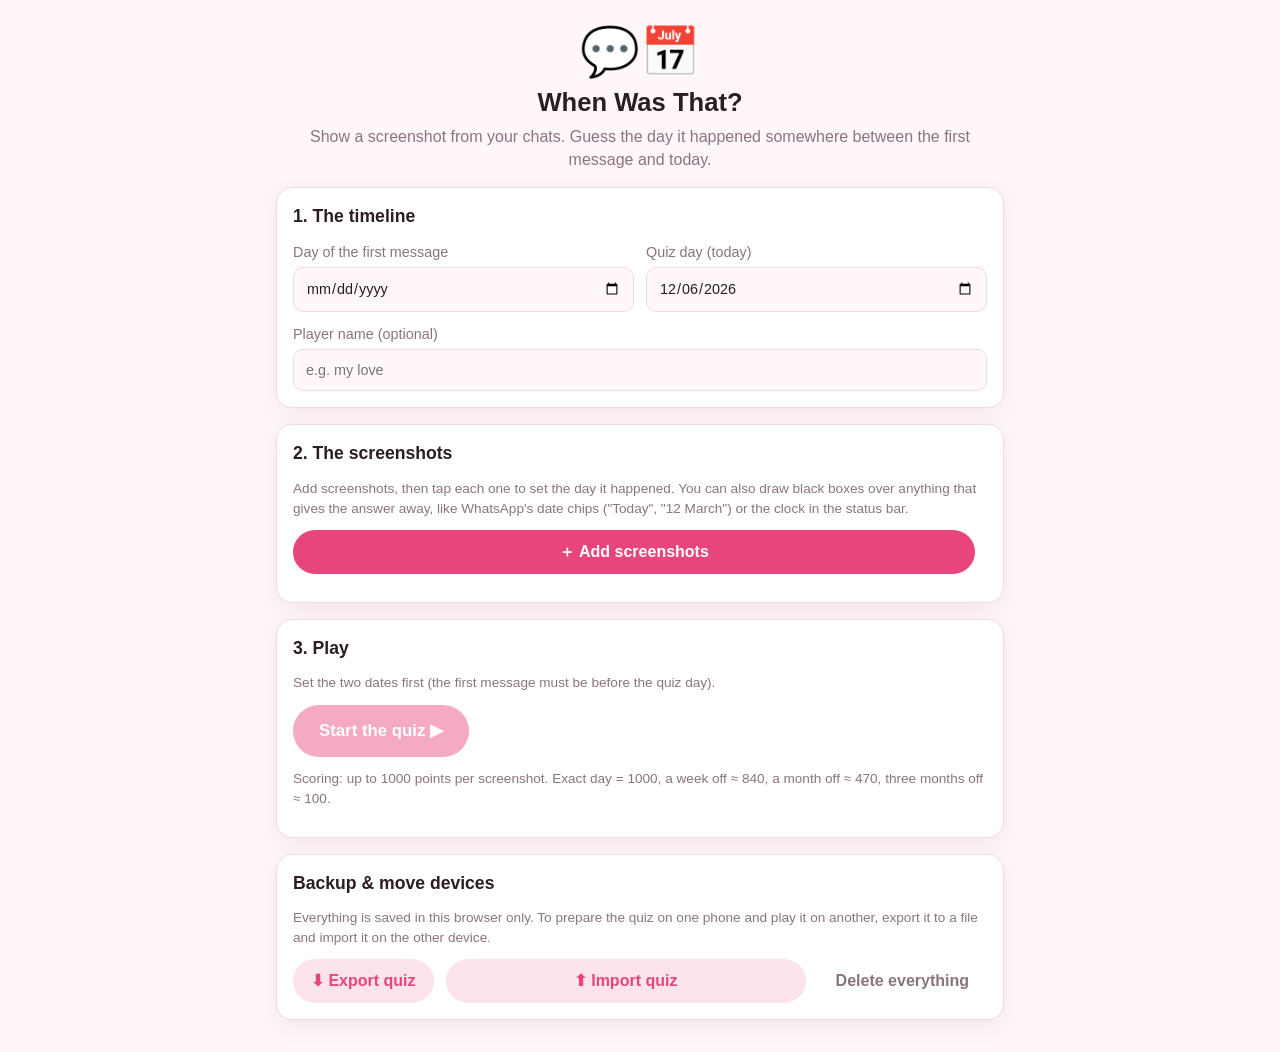
==== chat-timeline-quiz/index.html @ 3d7c6524 "Add 'When Was That?' chat screenshot timeline quiz A single-file web app: load chat screenshots, tag" ====
<!doctype html>
<html lang="en">
<head>
<meta charset="utf-8">
<meta name="viewport" content="width=device-width, initial-scale=1, viewport-fit=cover">
<title>When Was That?</title>
<meta name="theme-color" content="#e8457a">
<style>
  :root {
    --bg: #fff7f9;
    --card: #ffffff;
    --ink: #2b1d23;
    --muted: #8a7480;
    --line: #f0dbe3;
    --accent: #e8457a;
    --accent-ink: #ffffff;
    --accent-soft: #fde3ec;
    --truth: #1fa463;
    --truth-soft: #d9f4e6;
    --warn: #c77700;
    --shadow: 0 6px 24px rgba(120, 30, 70, .08);
  }
  @media (prefers-color-scheme: dark) {
    :root {
      --bg: #1a1216;
      --card: #251a20;
      --ink: #f6e9ef;
      --muted: #b49aa7;
      --line: #3a2a32;
      --accent: #ff6b9a;
      --accent-ink: #1a1216;
      --accent-soft: #42222f;
      --truth: #3fd08a;
      --truth-soft: #18382a;
      --warn: #ffb547;
      --shadow: 0 6px 24px rgba(0, 0, 0, .35);
    }
  }
  * { box-sizing: border-box; }
  html, body { margin: 0; background: var(--bg); color: var(--ink); }
  body {
    font: 16px/1.45 -apple-system, BlinkMacSystemFont, "Segoe UI", Roboto, Helvetica, Arial, sans-serif;
    min-height: 100vh;
    padding: env(safe-area-inset-top) 0 env(safe-area-inset-bottom);
  }
  main { max-width: 760px; margin: 0 auto; padding: 16px; }
  h1 { font-size: 1.6rem; margin: 8px 0 4px; }
  h2 { font-size: 1.1rem; margin: 0 0 12px; }
  p { margin: 0 0 12px; }
  .muted { color: var(--muted); }
  .small { font-size: .85rem; }
  .card {
    background: var(--card); border: 1px solid var(--line); border-radius: 16px;
    padding: 16px; margin: 16px 0; box-shadow: var(--shadow);
  }
  .row { display: flex; gap: 12px; flex-wrap: wrap; align-items: center; }
  .row > label { flex: 1 1 200px; }
  label { display: block; font-size: .9rem; color: var(--muted); }
  input[type=date], input[type=text] {
    display: block; width: 100%; margin-top: 4px; padding: 10px 12px; font: inherit;
    color: var(--ink); background: var(--bg); border: 1px solid var(--line); border-radius: 10px;
  }
  button, .btn {
    font: inherit; font-weight: 600; border: 0; border-radius: 999px; padding: 10px 18px;
    background: var(--accent-soft); color: var(--accent); cursor: pointer;
    display: inline-flex; align-items: center; justify-content: center; gap: 6px;
    -webkit-tap-highlight-color: transparent; user-select: none;
  }
  button.primary, .btn.primary { background: var(--accent); color: var(--accent-ink); }
  button.ghost { background: transparent; color: var(--muted); }
  button:disabled { opacity: .45; cursor: default; }
  button.big { padding: 14px 26px; font-size: 1.05rem; }
  .hidden { display: none !important; }

  /* Screenshot grid */
  .grid { display: grid; grid-template-columns: repeat(auto-fill, minmax(110px, 1fr)); gap: 10px; }
  .thumb {
    position: relative; border-radius: 12px; overflow: hidden; border: 1px solid var(--line);
    background: var(--bg); cursor: pointer; aspect-ratio: 9 / 16; padding: 0;
  }
  .thumb img { width: 100%; height: 100%; object-fit: cover; display: block; }
  .thumb .tag {
    position: absolute; left: 6px; right: 6px; bottom: 6px; font-size: .75rem; font-weight: 600;
    background: rgba(0,0,0,.65); color: #fff; border-radius: 8px; padding: 3px 6px; text-align: center;
  }
  .thumb .tag.bad { background: var(--warn); color: #000; }
  .thumb .covers-badge {
    position: absolute; top: 6px; right: 6px; font-size: .7rem; background: rgba(0,0,0,.65);
    color: #fff; border-radius: 6px; padding: 2px 5px;
  }

  /* Image with covers */
  .shot { position: relative; display: inline-block; max-width: 100%; line-height: 0; }
  .shot img { max-width: 100%; max-height: 58vh; display: block; border-radius: 12px; }
  .cover {
    position: absolute; background: #111; border-radius: 4px;
    background-image: repeating-linear-gradient(45deg, #111 0 8px, #1d1d1d 8px 16px);
  }
  .shot-center { text-align: center; }

  /* Editor */
  .overlay {
    position: fixed; inset: 0; background: var(--bg); z-index: 10; overflow: auto;
    padding: env(safe-area-inset-top) 0 env(safe-area-inset-bottom);
  }
  .editor-canvas { touch-action: none; cursor: crosshair; }
  .editor-canvas img { max-height: 62vh; pointer-events: none; user-select: none; -webkit-user-drag: none; }
  .editor-canvas .cover { cursor: pointer; outline: 2px solid var(--accent); }
  .editor-canvas .cover.drawing { opacity: .6; pointer-events: none; }
  .zoom { position: fixed; inset: 0; z-index: 20; background: rgba(0,0,0,.92); display: flex;
    align-items: center; justify-content: center; padding: 12px; }
  .zoom .shot img { max-height: 92vh; }

  /* Timeline */
  .timeline-wrap { padding: 56px 18px 8px; }
  .track {
    position: relative; height: 44px; touch-action: none; cursor: pointer;
  }
  .track .bar {
    position: absolute; left: 0; right: 0; top: 18px; height: 8px; border-radius: 4px;
    background: linear-gradient(90deg, var(--accent-soft), var(--accent));
  }
  .tick { position: absolute; top: 14px; width: 1px; height: 16px; background: var(--muted); opacity: .5; }
  .tick-label {
    position: absolute; top: 34px; transform: translateX(-50%); font-size: .7rem; color: var(--muted);
    white-space: nowrap; pointer-events: none;
  }
  .pin { position: absolute; top: 0; transform: translateX(-50%); pointer-events: none; }
  .pin .dot {
    width: 26px; height: 26px; border-radius: 50%; margin-top: 9px; border: 3px solid var(--card);
    box-shadow: 0 2px 8px rgba(0,0,0,.25);
  }
  .pin .bubble {
    position: absolute; bottom: 40px; left: 50%; transform: translateX(-50%); white-space: nowrap;
    font-size: .85rem; font-weight: 700; padding: 4px 10px; border-radius: 999px;
    box-shadow: 0 2px 8px rgba(0,0,0,.15);
  }
  .pin.guess .dot { background: var(--accent); }
  .pin.guess .bubble { background: var(--accent); color: var(--accent-ink); }
  .pin.truth .dot { background: var(--truth); }
  .pin.truth .bubble { background: var(--truth); color: #fff; bottom: auto; top: 56px; }
  .timeline-wrap.revealed { padding-bottom: 40px; }
  .pin.mini .dot { width: 14px; height: 14px; margin-top: 15px; border-width: 2px; }
  .gap { position: absolute; top: 19px; height: 6px; background: repeating-linear-gradient(90deg, var(--ink) 0 4px, transparent 4px 8px); opacity: .5; }
  .ends { display: flex; justify-content: space-between; font-size: .8rem; color: var(--muted); margin-top: 22px; padding: 0 2px; }
  .ends b { color: var(--ink); }
  .nudge { display: flex; justify-content: center; gap: 8px; margin-top: 14px; flex-wrap: wrap; }
  .nudge button { padding: 8px 14px; }

  .result-banner { text-align: center; margin-top: 8px; }
  .result-banner .pts { font-size: 2.2rem; font-weight: 800; color: var(--accent); line-height: 1.1; }
  .topbar { display: flex; justify-content: space-between; align-items: center; gap: 8px; }
  .pill { background: var(--accent-soft); color: var(--accent); font-weight: 700; border-radius: 999px; padding: 4px 12px; font-size: .9rem; }

  .summary-list { list-style: none; padding: 0; margin: 0; }
  .summary-list li { display: flex; gap: 12px; align-items: center; padding: 10px 0; border-top: 1px solid var(--line); }
  .summary-list li:first-child { border-top: 0; }
  .summary-list img { width: 48px; height: 72px; object-fit: cover; border-radius: 8px; }
  .summary-list .grow { flex: 1; min-width: 0; }
  .summary-list .score { font-weight: 800; color: var(--accent); }
  .center { text-align: center; }
  .hero { font-size: 3rem; line-height: 1; margin: 12px 0 0; }
  .final-score { font-size: 3rem; font-weight: 800; color: var(--accent); }
</style>
</head>
<body>
<main>

  <!-- ============ SETUP ============ -->
  <section id="setup">
    <div class="center">
      <div class="hero">💬📅</div>
      <h1>When Was That?</h1>
      <p class="muted">Show a screenshot from your chats. Guess the day it happened somewhere between the first message and today.</p>
    </div>

    <div class="card">
      <h2>1. The timeline</h2>
      <div class="row">
        <label>Day of the first message
          <input type="date" id="startDate">
        </label>
        <label>Quiz day (today)
          <input type="date" id="endDate">
        </label>
      </div>
      <div class="row" style="margin-top:12px">
        <label>Player name (optional)
          <input type="text" id="playerName" placeholder="e.g. my love">
        </label>
      </div>
    </div>

    <div class="card">
      <h2>2. The screenshots</h2>
      <p class="muted small">Add screenshots, then tap each one to set the day it happened. You can also draw black boxes over anything that gives the answer away, like WhatsApp's date chips ("Today", "12 March") or the clock in the status bar.</p>
      <div class="row" style="margin-bottom:12px">
        <label class="btn primary">
          ＋ Add screenshots
          <input type="file" id="fileInput" accept="image/*" multiple class="hidden">
        </label>
        <span id="shotCount" class="muted small"></span>
      </div>
      <div class="grid" id="grid"></div>
    </div>

    <div class="card">
      <h2>3. Play</h2>
      <p class="muted small" id="readyMsg"></p>
      <div class="row">
        <button class="primary big" id="startBtn">Start the quiz ▶</button>
      </div>
      <p class="muted small" style="margin-top:12px">Scoring: up to 1000 points per screenshot. Exact day = 1000, a week off ≈ 840, a month off ≈ 470, three months off ≈ 100.</p>
    </div>

    <div class="card">
      <h2>Backup &amp; move devices</h2>
      <p class="muted small">Everything is saved in this browser only. To prepare the quiz on one phone and play it on another, export it to a file and import it on the other device.</p>
      <div class="row">
        <button id="exportBtn">⬇ Export quiz</button>
        <label class="btn">⬆ Import quiz
          <input type="file" id="importInput" accept="application/json,.json" class="hidden">
        </label>
        <button class="ghost" id="clearBtn">Delete everything</button>
      </div>
    </div>
  </section>

  <!-- ============ QUIZ ============ -->
  <section id="quiz" class="hidden">
    <div class="topbar">
      <button class="ghost" id="quitBtn">✕ Quit</button>
      <span class="pill" id="roundLabel"></span>
      <span class="pill" id="scoreLabel"></span>
    </div>

    <div class="card shot-center">
      <div class="shot" id="quizShot"></div>
      <p class="muted small" style="margin:8px 0 0">Tap the screenshot to zoom</p>
    </div>

    <div class="card">
      <p class="center" style="margin:0"><b id="prompt">When was this?</b></p>
      <div class="timeline-wrap">
        <div class="track" id="track">
          <div class="bar"></div>
        </div>
      </div>
      <div class="ends"><span>💬 <b id="startLabel"></b></span><span><b id="endLabel"></b> 🎂</span></div>

      <div class="nudge" id="nudge">
        <button data-d="-7">−1 week</button>
        <button data-d="-1">−1 day</button>
        <button data-d="1">+1 day</button>
        <button data-d="7">+1 week</button>
      </div>

      <div class="result-banner hidden" id="result">
        <div class="pts" id="resultPts"></div>
        <div id="resultText"></div>
      </div>

      <div class="center" style="margin-top:16px">
        <button class="primary big" id="lockBtn">Lock it in 🔒</button>
        <button class="primary big hidden" id="nextBtn">Next ▶</button>
      </div>
    </div>
  </section>

  <!-- ============ RESULTS ============ -->
  <section id="results" class="hidden">
    <div class="card center">
      <div class="hero" id="finalEmoji"></div>
      <h1 id="finalTitle"></h1>
      <div class="final-score" id="finalScore"></div>
      <p class="muted" id="finalSub"></p>
    </div>
    <div class="card">
      <h2>All the guesses</h2>
      <div class="timeline-wrap" style="padding-top:16px">
        <div class="track" id="summaryTrack"><div class="bar"></div></div>
      </div>
      <p class="muted small center" style="margin-top:26px">
        <span style="color:var(--accent)">●</span> guess &nbsp;
        <span style="color:var(--truth)">●</span> real day
      </p>
    </div>
    <div class="card">
      <ul class="summary-list" id="summaryList"></ul>
    </div>
    <div class="center">
      <button class="primary big" id="againBtn">Play again</button>
      <button class="ghost" id="backBtn">Back to setup</button>
    </div>
  </section>
</main>

<!-- ============ EDITOR ============ -->
<div class="overlay hidden" id="editor">
  <main>
    <div class="topbar">
      <button class="ghost" id="edCancel">Cancel</button>
      <b>Edit screenshot</b>
      <button class="primary" id="edSave">Save</button>
    </div>
    <div class="card">
      <label>The day this happened
        <input type="date" id="edDate">
      </label>
      <p class="muted small" id="edHint" style="margin:6px 0 0"></p>
    </div>
    <div class="card shot-center">
      <p class="muted small">Drag on the image to cover parts of it. Tap a box to remove it.</p>
      <div class="shot editor-canvas" id="edCanvas"></div>
      <div class="row" style="justify-content:center;margin-top:12px">
        <button id="edUndo">↶ Undo box</button>
        <button class="ghost" id="edDelete">🗑 Remove screenshot</button>
      </div>
    </div>
  </main>
</div>

<div class="zoom hidden" id="zoom"></div>

<script>
(() => {
  'use strict';

  // ---------- Date helpers (all dates are whole days, stored as "YYYY-MM-DD") ----------
  const DAY = 86400000;
  const toDayNum = (iso) => {
    const [y, m, d] = iso.split('-').map(Number);
    return Math.round(Date.UTC(y, m - 1, d) / DAY);
  };
  const fromDayNum = (n) => new Date(n * DAY).toISOString().slice(0, 10);
  const fmt = (n, opts = { weekday: 'short', day: 'numeric', month: 'short', year: 'numeric' }) =>
    new Date(n * DAY).toLocaleDateString(undefined, { ...opts, timeZone: 'UTC' });
  const todayIso = () => {
    const d = new Date();
    return `${d.getFullYear()}-${String(d.getMonth() + 1).padStart(2, '0')}-${String(d.getDate()).padStart(2, '0')}`;
  };
  const isValidIso = (s) => typeof s === 'string' && /^\d{4}-\d{2}-\d{2}$/.test(s);

  // Phone screenshots and WhatsApp images often carry a date in the filename,
  // e.g. "Screenshot_20251103-221500.png" or "IMG-20251103-WA0001.jpg".
  const dateFromFilename = (name) => {
    const m = /(20\d{2})[-_.]?(0[1-9]|1[0-2])[-_.]?(0[1-9]|[12]\d|3[01])/.exec(name || '');
    return m ? `${m[1]}-${m[2]}-${m[3]}` : '';
  };

  // ---------- Scoring ----------
  const MAX_POINTS = 1000;
  const scoreFor = (daysOff) => Math.round(MAX_POINTS * Math.exp(-daysOff / 40));
  const verdict = (daysOff) => {
    if (daysOff === 0) return 'Exact day! 🤯';
    if (daysOff <= 3) return 'So close! 😍';
    if (daysOff <= 14) return 'Really good 💖';
    if (daysOff <= 45) return 'Not bad 🙂';
    if (daysOff <= 100) return 'Hmm, a bit off 🤔';
    return 'Way off 😅';
  };

  // ---------- Storage (IndexedDB for images, localStorage for settings) ----------
  const DB_NAME = 'when-was-that';
  let dbPromise = null;
  const openDb = () => {
    if (dbPromise) return dbPromise;
    dbPromise = new Promise((resolve) => {
      try {
        const req = indexedDB.open(DB_NAME, 1);
        req.onupgradeneeded = () => req.result.createObjectStore('shots', { keyPath: 'id' });
        req.onsuccess = () => resolve(req.result);
        req.onerror = () => resolve(null);
      } catch (e) { resolve(null); }
    });
    return dbPromise;
  };
  const dbTx = async (mode, fn) => {
    const db = await openDb();
    if (!db) return null;
    return new Promise((resolve) => {
      try {
        const tx = db.transaction('shots', mode);
        const store = tx.objectStore('shots');
        const req = fn(store);
        tx.oncomplete = () => resolve(req ? req.result : null);
        tx.onerror = () => resolve(null);
      } catch (e) { resolve(null); }
    });
  };
  const dbPut = (shot) => dbTx('readwrite', (s) => s.put({ id: shot.id, blob: shot.blob, date: shot.date, covers: shot.covers, order: shot.order }));
  const dbDelete = (id) => dbTx('readwrite', (s) => s.delete(id));
  const dbClear = () => dbTx('readwrite', (s) => s.clear());
  const dbAll = () => dbTx('readonly', (s) => s.getAll());

  const SETTINGS_KEY = 'when-was-that:settings';
  const loadSettings = () => {
    try { return JSON.parse(localStorage.getItem(SETTINGS_KEY)) || {}; } catch (e) { return {}; }
  };
  const saveSettings = () => {
    try { localStorage.setItem(SETTINGS_KEY, JSON.stringify(settings)); } catch (e) { /* ignore */ }
  };

  // ---------- State ----------
  const $ = (id) => document.getElementById(id);
  let settings = loadSettings();
  let shots = []; // {id, blob, url, date, covers:[{x,y,w,h}], order}
  const uid = () => Math.random().toString(36).slice(2) + Date.now().toString(36);

  const startNum = () => toDayNum(settings.startDate);
  const endNum = () => toDayNum(settings.endDate);
  const rangeOk = () => isValidIso(settings.startDate) && isValidIso(settings.endDate) && endNum() > startNum();
  const shotOk = (s) => rangeOk() && isValidIso(s.date) && toDayNum(s.date) >= startNum() && toDayNum(s.date) <= endNum();

  // ---------- Rendering a screenshot with its covers ----------
  const renderShot = (container, shot) => {
    container.innerHTML = '';
    const img = document.createElement('img');
    img.src = shot.url;
    img.alt = 'Chat screenshot';
    img.draggable = false;
    container.appendChild(img);
    for (const c of shot.covers || []) container.appendChild(coverEl(c));
    return img;
  };
  const coverEl = (c) => {
    const el = document.createElement('div');
    el.className = 'cover';
    el.style.left = c.x * 100 + '%';
    el.style.top = c.y * 100 + '%';
    el.style.width = c.w * 100 + '%';
    el.style.height = c.h * 100 + '%';
    return el;
  };

  // ---------- Setup screen ----------
  const renderSetup = () => {
    $('startDate').value = settings.startDate || '';
    $('endDate').value = settings.endDate || '';
    $('playerName').value = settings.playerName || '';

    const grid = $('grid');
    grid.innerHTML = '';
    shots.forEach((s) => {
      const b = document.createElement('button');
      b.className = 'thumb';
      b.type = 'button';
      const img = document.createElement('img');
      img.src = s.url; img.alt = '';
      b.appendChild(img);
      const tag = document.createElement('div');
      if (!isValidIso(s.date)) { tag.className = 'tag bad'; tag.textContent = 'Set date'; }
      else if (!shotOk(s)) { tag.className = 'tag bad'; tag.textContent = 'Out of range'; }
      else { tag.className = 'tag'; tag.textContent = fmt(toDayNum(s.date), { day: 'numeric', month: 'short', year: '2-digit' }); }
      b.appendChild(tag);
      if (s.covers && s.covers.length) {
        const badge = document.createElement('div');
        badge.className = 'covers-badge';
        badge.textContent = '■ ' + s.covers.length;
        b.appendChild(badge);
      }
      b.onclick = () => openEditor(s);
      grid.appendChild(b);
    });

    const ready = shots.filter(shotOk).length;
    $('shotCount').textContent = shots.length ? `${shots.length} screenshot${shots.length === 1 ? '' : 's'}` : '';
    let msg;
    if (!rangeOk()) msg = 'Set the two dates first (the first message must be before the quiz day).';
    else if (!shots.length) msg = 'Add at least one screenshot.';
    else if (ready < shots.length) msg = `${ready} of ${shots.length} screenshots are ready. The others need a date inside the timeline and will be skipped.`;
    else msg = `${ready} screenshot${ready === 1 ? '' : 's'} ready. Hand over the phone! 📱`;
    $('readyMsg').textContent = msg;
    $('startBtn').disabled = !ready;
  };

  const onSettingChange = () => {
    settings.startDate = $('startDate').value;
    settings.endDate = $('endDate').value;
    settings.playerName = $('playerName').value.trim();
    saveSettings();
    renderSetup();
  };
  ['startDate', 'endDate'].forEach((id) => $(id).addEventListener('change', onSettingChange));
  $('playerName').addEventListener('input', () => { settings.playerName = $('playerName').value.trim(); saveSettings(); });

  $('fileInput').addEventListener('change', async (e) => {
    const files = [...e.target.files];
    e.target.value = '';
    let order = shots.reduce((m, s) => Math.max(m, s.order || 0), 0);
    for (const f of files) {
      if (!f.type.startsWith('image/')) continue;
      const shot = { id: uid(), blob: f, url: URL.createObjectURL(f), date: dateFromFilename(f.name), covers: [], order: ++order };
      shots.push(shot);
      await dbPut(shot);
    }
    renderSetup();
  });

  // ---------- Editor ----------
  let editing = null;   // the shot being edited
  let draftCovers = [];
  const openEditor = (shot) => {
    editing = shot;
    draftCovers = (shot.covers || []).map((c) => ({ ...c }));
    $('edDate').value = shot.date || '';
    $('edDate').min = settings.startDate || '';
    $('edDate').max = settings.endDate || '';
    updateEdHint();
    drawEditor();
    $('editor').classList.remove('hidden');
    $('editor').scrollTop = 0;
  };
  const closeEditor = () => { $('editor').classList.add('hidden'); editing = null; renderSetup(); };
  const updateEdHint = () => {
    const v = $('edDate').value;
    let hint = '';
    if (!v) hint = 'Pick the date the messages in the screenshot were sent.';
    else if (rangeOk() && (toDayNum(v) < startNum() || toDayNum(v) > endNum())) hint = '⚠️ This date is outside the timeline, so the screenshot will be skipped.';
    else if (rangeOk()) {
      const n = toDayNum(v) - startNum();
      hint = `Day ${n + 1} of your story (${fmt(toDayNum(v), { weekday: 'long' })}).`;
    }
    $('edHint').textContent = hint;
  };
  $('edDate').addEventListener('input', updateEdHint);

  const drawEditor = () => {
    const canvas = $('edCanvas');
    renderShot(canvas, { url: editing.url, covers: [] });
    draftCovers.forEach((c, i) => {
      const el = coverEl(c);
      el.addEventListener('pointerdown', (ev) => {
        ev.stopPropagation();
        draftCovers.splice(i, 1);
        drawEditor();
      });
      canvas.appendChild(el);
    });
  };

  // Drag to draw a cover box (coordinates stored as fractions of the image size).
  (() => {
    const canvas = $('edCanvas');
    let start = null, live = null;
    const pos = (ev) => {
      const r = canvas.getBoundingClientRect();
      return {
        x: Math.min(1, Math.max(0, (ev.clientX - r.left) / r.width)),
        y: Math.min(1, Math.max(0, (ev.clientY - r.top) / r.height)),
      };
    };
    const rectOf = (a, b) => ({ x: Math.min(a.x, b.x), y: Math.min(a.y, b.y), w: Math.abs(a.x - b.x), h: Math.abs(a.y - b.y) });
    canvas.addEventListener('pointerdown', (ev) => {
      start = pos(ev);
      canvas.setPointerCapture(ev.pointerId);
      live = coverEl({ ...start, w: 0, h: 0 });
      live.classList.add('drawing');
      canvas.appendChild(live);
    });
    canvas.addEventListener('pointermove', (ev) => {
      if (!start) return;
      const r = rectOf(start, pos(ev));
      Object.assign(live.style, { left: r.x * 100 + '%', top: r.y * 100 + '%', width: r.w * 100 + '%', height: r.h * 100 + '%' });
    });
    const finish = (ev) => {
      if (!start) return;
      const r = rectOf(start, pos(ev));
      start = null;
      if (r.w > 0.02 && r.h > 0.005) draftCovers.push(r);
      drawEditor();
    };
    canvas.addEventListener('pointerup', finish);
    canvas.addEventListener('pointercancel', () => { start = null; drawEditor(); });
  })();

  $('edUndo').onclick = () => { draftCovers.pop(); drawEditor(); };
  $('edCancel').onclick = closeEditor;
  $('edSave').onclick = async () => {
    editing.date = $('edDate').value;
    editing.covers = draftCovers;
    await dbPut(editing);
    closeEditor();
  };
  $('edDelete').onclick = async () => {
    if (!confirm('Remove this screenshot from the quiz?')) return;
    shots = shots.filter((s) => s !== editing);
    URL.revokeObjectURL(editing.url);
    await dbDelete(editing.id);
    closeEditor();
  };

  // ---------- Timeline (shared by quiz and results) ----------
  const fracOf = (n) => (n - startNum()) / (endNum() - startNum());

  const drawTicks = (track) => {
    track.querySelectorAll('.tick, .tick-label').forEach((el) => el.remove());
    const s = new Date(startNum() * DAY), total = endNum() - startNum();
    // A tick at the 1st of every month; label every month, or every 2nd/3rd on long ranges.
    const months = [];
    let y = s.getUTCFullYear(), m = s.getUTCMonth() + 1;
    for (;;) {
      if (m > 11) { m = 0; y++; }
      const n = Math.round(Date.UTC(y, m, 1) / DAY);
      if (n >= endNum()) break;
      months.push(n);
      m++;
    }
    const every = Math.max(1, Math.ceil(months.length / (track.clientWidth < 500 ? 6 : 12)));
    months.forEach((n, i) => {
      const left = ((n - startNum()) / total) * 100 + '%';
      const t = document.createElement('div');
      t.className = 'tick'; t.style.left = left;
      track.appendChild(t);
      if (i % every === 0) {
        const l = document.createElement('div');
        l.className = 'tick-label'; l.style.left = left;
        const d = new Date(n * DAY);
        l.textContent = d.getUTCMonth() === 0
          ? fmt(n, { month: 'short', year: '2-digit' })
          : fmt(n, { month: 'short' });
        track.appendChild(l);
      }
    });
  };

  const makePin = (cls, label) => {
    const p = document.createElement('div');
    p.className = 'pin ' + cls;
    p.innerHTML = '<div class="dot"></div>' + (label != null ? '<div class="bubble"></div>' : '');
    if (label != null) p.querySelector('.bubble').textContent = label;
    return p;
  };

  // ---------- Quiz ----------
  let game = null; // {rounds:[{shot, guess, score}], i, locked}
  let guessDay = 0;
  let guessPin = null;

  const shuffle = (a) => {
    for (let i = a.length - 1; i > 0; i--) {
      const j = Math.floor(Math.random() * (i + 1));
      [a[i], a[j]] = [a[j], a[i]];
    }
    return a;
  };

  const show = (id) => {
    ['setup', 'quiz', 'results'].forEach((s) => $(s).classList.toggle('hidden', s !== id));
    window.scrollTo(0, 0);
  };

  const startGame = () => {
    const pool = shuffle(shots.filter(shotOk));
    if (!pool.length) return;
    game = { rounds: pool.map((shot) => ({ shot, guess: null, score: 0 })), i: 0 };
    $('startLabel').textContent = fmt(startNum(), { day: 'numeric', month: 'short', year: 'numeric' });
    $('endLabel').textContent = fmt(endNum(), { day: 'numeric', month: 'short', year: 'numeric' });
    show('quiz');
    showRound();
  };

  const showRound = () => {
    const r = game.rounds[game.i];
    game.locked = false;
    $('roundLabel').textContent = `${game.i + 1} / ${game.rounds.length}`;
    updateScoreLabel();
    $('prompt').textContent = settings.playerName ? `${settings.playerName}, when was this?` : 'When was this?';
    renderShot($('quizShot'), r.shot);

    const track = $('track');
    track.querySelectorAll('.pin, .gap').forEach((el) => el.remove());
    track.parentElement.classList.remove('revealed');
    drawTicks(track);
    guessDay = Math.round((startNum() + endNum()) / 2);
    guessPin = makePin('guess', '');
    track.appendChild(guessPin);
    placeGuess();

    $('result').classList.add('hidden');
    $('nudge').classList.remove('hidden');
    $('lockBtn').classList.remove('hidden');
    $('nextBtn').classList.add('hidden');
  };

  const updateScoreLabel = () => {
    const total = game.rounds.reduce((t, r) => t + r.score, 0);
    $('scoreLabel').textContent = `${total.toLocaleString()} pts`;
  };

  const placeGuess = () => {
    guessDay = Math.min(endNum(), Math.max(startNum(), guessDay));
    guessPin.style.left = fracOf(guessDay) * 100 + '%';
    guessPin.querySelector('.bubble').textContent = fmt(guessDay);
    keepBubbleInside(guessPin);
  };

  // Stop date bubbles from spilling off the edges of narrow screens.
  const keepBubbleInside = (pin) => {
    const bubble = pin.querySelector('.bubble');
    if (!bubble) return;
    bubble.style.transform = 'translateX(-50%)';
    const br = bubble.getBoundingClientRect();
    const vw = document.documentElement.clientWidth;
    let shift = 0;
    if (br.left < 8) shift = 8 - br.left;
    else if (br.right > vw - 8) shift = vw - 8 - br.right;
    if (shift) bubble.style.transform = `translateX(calc(-50% + ${shift}px))`;
  };

  (() => {
    const track = $('track');
    let dragging = false;
    const setFromEvent = (ev) => {
      const r = track.getBoundingClientRect();
      const f = Math.min(1, Math.max(0, (ev.clientX - r.left) / r.width));
      guessDay = Math.round(startNum() + f * (endNum() - startNum()));
      placeGuess();
    };
    track.addEventListener('pointerdown', (ev) => {
      if (!game || game.locked) return;
      dragging = true;
      track.setPointerCapture(ev.pointerId);
      setFromEvent(ev);
    });
    track.addEventListener('pointermove', (ev) => { if (dragging) setFromEvent(ev); });
    track.addEventListener('pointerup', () => { dragging = false; });
    track.addEventListener('pointercancel', () => { dragging = false; });
  })();

  $('nudge').addEventListener('click', (ev) => {
    const d = Number(ev.target.dataset.d);
    if (!d || !game || game.locked) return;
    guessDay += d;
    placeGuess();
  });

  $('lockBtn').onclick = () => {
    const r = game.rounds[game.i];
    game.locked = true;
    const truth = toDayNum(r.shot.date);
    const off = Math.abs(truth - guessDay);
    r.guess = guessDay;
    r.score = scoreFor(off);
    updateScoreLabel();

    const track = $('track');
    const gap = document.createElement('div');
    gap.className = 'gap';
    gap.style.left = Math.min(fracOf(truth), fracOf(guessDay)) * 100 + '%';
    gap.style.width = Math.abs(fracOf(truth) - fracOf(guessDay)) * 100 + '%';
    track.insertBefore(gap, guessPin);
    track.parentElement.classList.add('revealed');
    const truthPin = makePin('truth', fmt(truth));
    truthPin.style.left = fracOf(truth) * 100 + '%';
    track.appendChild(truthPin);
    keepBubbleInside(truthPin);

    $('resultPts').textContent = `+${r.score} pts`;
    $('resultText').textContent = off === 0
      ? verdict(off)
      : `${verdict(off)} · ${off} day${off === 1 ? '' : 's'} ${guessDay < truth ? 'too early' : 'too late'}`;
    $('result').classList.remove('hidden');
    $('nudge').classList.add('hidden');
    $('lockBtn').classList.add('hidden');
    $('nextBtn').textContent = game.i + 1 < game.rounds.length ? 'Next ▶' : 'See results 🏁';
    $('nextBtn').classList.remove('hidden');
  };

  $('nextBtn').onclick = () => {
    if (game.i + 1 < game.rounds.length) { game.i++; showRound(); }
    else showResults();
  };

  $('quitBtn').onclick = () => {
    if (confirm('Quit this game?')) { game = null; show('setup'); renderSetup(); }
  };

  // Tap to zoom
  $('quizShot').addEventListener('click', () => {
    const z = $('zoom');
    z.innerHTML = '<div class="shot"></div>';
    renderShot(z.firstChild, game.rounds[game.i].shot);
    z.classList.remove('hidden');
  });
  $('zoom').addEventListener('click', () => $('zoom').classList.add('hidden'));

  // ---------- Results ----------
  const showResults = () => {
    const rs = game.rounds;
    const total = rs.reduce((t, r) => t + r.score, 0);
    const max = rs.length * MAX_POINTS;
    const offs = rs.map((r) => Math.abs(toDayNum(r.shot.date) - r.guess));
    const avgOff = offs.reduce((a, b) => a + b, 0) / offs.length;
    const exact = offs.filter((o) => o === 0).length;
    const pct = total / max;

    $('finalEmoji').textContent = pct > 0.8 ? '🏆💖' : pct > 0.6 ? '🥰' : pct > 0.4 ? '😊' : '🙈';
    $('finalTitle').textContent = pct > 0.8 ? 'You remember everything!' : pct > 0.6 ? 'Impressive memory!' : pct > 0.4 ? 'Pretty good!' : 'Time flies when you’re in love';
    $('finalScore').textContent = `${total.toLocaleString()} / ${max.toLocaleString()}`;
    $('finalSub').textContent = `Off by ${Math.round(avgOff)} day${Math.round(avgOff) === 1 ? '' : 's'} on average` +
      (exact ? ` · ${exact} exact day${exact === 1 ? '' : 's'}!` : '');

    const track = $('summaryTrack');
    track.querySelectorAll('.pin, .gap').forEach((el) => el.remove());
    show('results');
    drawTicks(track);
    rs.forEach((r) => {
      const truth = toDayNum(r.shot.date);
      const gap = document.createElement('div');
      gap.className = 'gap';
      gap.style.left = Math.min(fracOf(truth), fracOf(r.guess)) * 100 + '%';
      gap.style.width = Math.abs(fracOf(truth) - fracOf(r.guess)) * 100 + '%';
      track.appendChild(gap);
      const g = makePin('guess mini'); g.style.left = fracOf(r.guess) * 100 + '%'; track.appendChild(g);
      const t = makePin('truth mini'); t.style.left = fracOf(truth) * 100 + '%'; track.appendChild(t);
    });

    const list = $('summaryList');
    list.innerHTML = '';
    // Chronological order tells the story of the year.
    [...rs].sort((a, b) => toDayNum(a.shot.date) - toDayNum(b.shot.date)).forEach((r) => {
      const truth = toDayNum(r.shot.date);
      const off = Math.abs(truth - r.guess);
      const li = document.createElement('li');
      li.innerHTML = '<img alt=""><div class="grow"><b></b><div class="muted small"></div></div><div class="score"></div>';
      li.querySelector('img').src = r.shot.url;
      li.querySelector('b').textContent = fmt(truth);
      li.querySelector('.muted').textContent = off === 0 ? 'Guessed exactly 🎯' : `Guessed ${fmt(r.guess)} (${off} day${off === 1 ? '' : 's'} off)`;
      li.querySelector('.score').textContent = r.score;
      list.appendChild(li);
    });
  };

  $('againBtn').onclick = startGame;
  $('backBtn').onclick = () => { game = null; show('setup'); renderSetup(); };
  $('startBtn').onclick = startGame;

  // ---------- Export / import ----------
  const blobToDataUrl = (blob) => new Promise((resolve, reject) => {
    const fr = new FileReader();
    fr.onload = () => resolve(fr.result);
    fr.onerror = reject;
    fr.readAsDataURL(blob);
  });

  $('exportBtn').onclick = async () => {
    const data = {
      app: 'when-was-that', version: 1, settings,
      shots: await Promise.all(shots.map(async (s) => ({ date: s.date, covers: s.covers, image: await blobToDataUrl(s.blob) }))),
    };
    const blob = new Blob([JSON.stringify(data)], { type: 'application/json' });
    const a = document.createElement('a');
    a.href = URL.createObjectURL(blob);
    a.download = 'when-was-that-quiz.json';
    document.body.appendChild(a);
    a.click();
    setTimeout(() => { URL.revokeObjectURL(a.href); a.remove(); }, 1000);
  };

  $('importInput').addEventListener('change', async (e) => {
    const f = e.target.files[0];
    e.target.value = '';
    if (!f) return;
    try {
      const data = JSON.parse(await f.text());
      if (data.app !== 'when-was-that' || !Array.isArray(data.shots)) throw new Error('Not a quiz file');
      if (shots.length && !confirm('Replace the current quiz with the imported one?')) return;
      await clearAll();
      settings = {
        startDate: isValidIso(data.settings?.startDate) ? data.settings.startDate : '',
        endDate: isValidIso(data.settings?.endDate) ? data.settings.endDate : '',
        playerName: typeof data.settings?.playerName === 'string' ? data.settings.playerName : '',
      };
      saveSettings();
      let order = 0;
      for (const s of data.shots) {
        if (typeof s.image !== 'string' || !s.image.startsWith('data:image/')) continue;
        const blob = await (await fetch(s.image)).blob();
        const covers = Array.isArray(s.covers)
          ? s.covers.filter((c) => [c.x, c.y, c.w, c.h].every((v) => typeof v === 'number' && v >= 0 && v <= 1))
          : [];
        const shot = { id: uid(), blob, url: URL.createObjectURL(blob), date: isValidIso(s.date) ? s.date : '', covers, order: ++order };
        shots.push(shot);
        await dbPut(shot);
      }
      renderSetup();
    } catch (err) {
      alert('Could not import that file: ' + err.message);
    }
  });

  const clearAll = async () => {
    shots.forEach((s) => URL.revokeObjectURL(s.url));
    shots = [];
    await dbClear();
  };
  $('clearBtn').onclick = async () => {
    if (!confirm('Delete all screenshots and settings from this device?')) return;
    await clearAll();
    settings = { endDate: todayIso() };
    saveSettings();
    renderSetup();
  };

  // ---------- Boot ----------
  (async () => {
    if (!settings.endDate) settings.endDate = todayIso();
    const stored = (await dbAll()) || [];
    shots = stored
      .sort((a, b) => (a.order || 0) - (b.order || 0))
      .map((s) => ({ ...s, url: URL.createObjectURL(s.blob), covers: s.covers || [] }));
    renderSetup();
  })();
})();
</script>
</body>
</html>
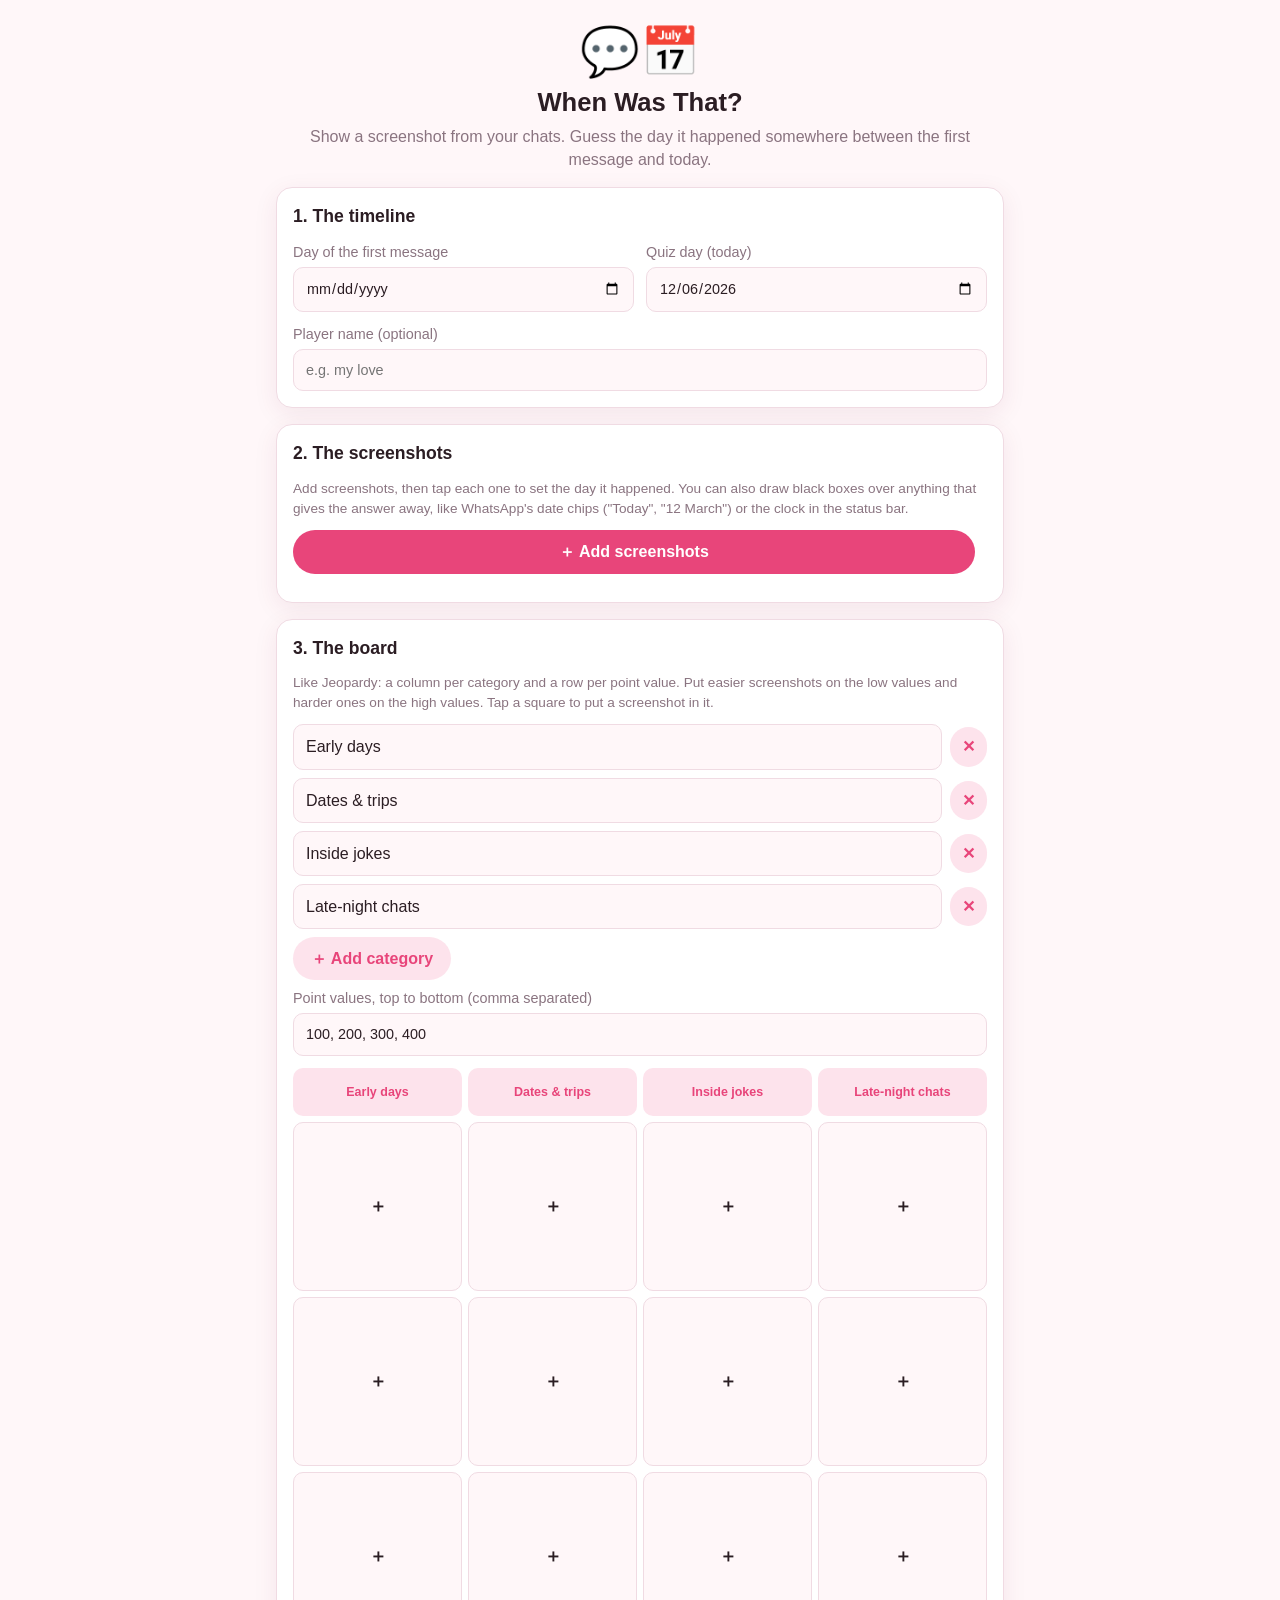
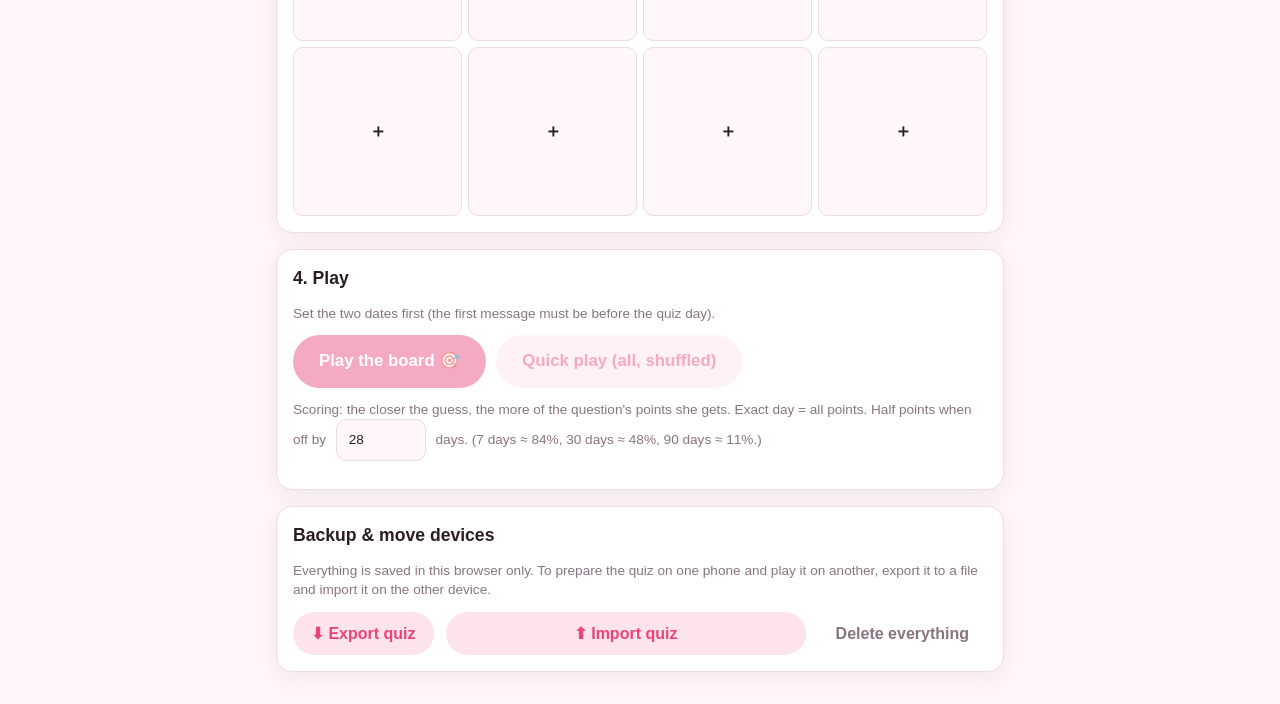
==== commit 1e213780: "Add Jeopardy-style board mode with editable categories and point values - Setup: editable category l" ====
--- a/chat-timeline-quiz/index.html
+++ b/chat-timeline-quiz/index.html
@@ -161,6 +161,39 @@
   .center { text-align: center; }
   .hero { font-size: 3rem; line-height: 1; margin: 12px 0 0; }
   .final-score { font-size: 3rem; font-weight: 800; color: var(--accent); }
+
+  select {
+    display: block; width: 100%; margin-top: 4px; padding: 10px 12px; font: inherit;
+    color: var(--ink); background: var(--bg); border: 1px solid var(--line); border-radius: 10px;
+  }
+  input[type=number] {
+    width: 90px; padding: 10px 12px; font: inherit; color: var(--ink); background: var(--bg);
+    border: 1px solid var(--line); border-radius: 10px; margin: 0 6px;
+  }
+  .cat-row { display: flex; gap: 8px; align-items: center; margin-bottom: 8px; }
+  .cat-row input { margin-top: 0; }
+  .cat-row button { padding: 8px 12px; flex: none; }
+
+  /* Board (used for both setup preview and gameplay) */
+  .board { display: grid; gap: 6px; margin-top: 12px; }
+  .board .head {
+    font-size: .78rem; font-weight: 700; text-align: center; padding: 6px 2px; line-height: 1.2;
+    display: flex; align-items: center; justify-content: center; overflow-wrap: anywhere; hyphens: auto;
+    background: var(--accent-soft); color: var(--accent); border-radius: 10px; min-height: 48px;
+  }
+  .board .cell {
+    position: relative; aspect-ratio: 1 / 1; border-radius: 10px; border: 1px solid var(--line);
+    background: var(--bg); padding: 0; overflow: hidden; font-weight: 800; font-size: 1.1rem;
+    color: var(--muted); display: flex; align-items: center; justify-content: center;
+  }
+  .board .cell img { position: absolute; inset: 0; width: 100%; height: 100%; object-fit: cover; opacity: .55; }
+  .board .cell span { position: relative; text-shadow: 0 1px 3px var(--card); color: var(--ink); }
+  .board .cell.warn { outline: 2px solid var(--warn); }
+  .board.play .cell { background: var(--accent); color: var(--accent-ink); border: 0; font-size: 1.3rem; box-shadow: var(--shadow); }
+  .board.play .cell.done { background: var(--line); color: var(--muted); box-shadow: none; flex-direction: column; font-size: .95rem; cursor: default; }
+  .board.play .cell.done small { font-size: .7rem; font-weight: 600; }
+  .board.play .cell.empty { background: transparent; border: 1px dashed var(--line); box-shadow: none; cursor: default; }
+  .play-buttons { display: flex; gap: 10px; flex-wrap: wrap; }
 </style>
 </head>
 <body>
@@ -205,12 +238,30 @@
     </div>
 
     <div class="card">
-      <h2>3. Play</h2>
+      <h2>3. The board</h2>
+      <p class="muted small">Like Jeopardy: a column per category and a row per point value. Put easier screenshots on the low values and harder ones on the high values. Tap a square to put a screenshot in it.</p>
+      <div id="catList"></div>
+      <div class="row" style="margin-bottom:8px">
+        <button id="addCatBtn">＋ Add category</button>
+      </div>
+      <label>Point values, top to bottom (comma separated)
+        <input type="text" id="valuesInput" inputmode="numeric" placeholder="100, 200, 300, 400">
+      </label>
+      <div class="board" id="setupBoard"></div>
+    </div>
+
+    <div class="card">
+      <h2>4. Play</h2>
       <p class="muted small" id="readyMsg"></p>
-      <div class="row">
-        <button class="primary big" id="startBtn">Start the quiz ▶</button>
+      <div class="play-buttons">
+        <button class="primary big" id="boardStartBtn">Play the board 🎯</button>
+        <button class="big" id="startBtn">Quick play (all, shuffled)</button>
       </div>
-      <p class="muted small" style="margin-top:12px">Scoring: up to 1000 points per screenshot. Exact day = 1000, a week off ≈ 840, a month off ≈ 470, three months off ≈ 100.</p>
+      <p class="muted small" style="margin-top:12px">
+        Scoring: the closer the guess, the more of the question's points she gets. Exact day = all points.
+        Half points when off by <input type="number" id="halfLife" min="1" max="365"> days.
+        <span id="scoringExample"></span>
+      </p>
     </div>
 
     <div class="card">
@@ -226,6 +277,20 @@
     </div>
   </section>
 
+  <!-- ============ BOARD ============ -->
+  <section id="board" class="hidden">
+    <div class="topbar">
+      <button class="ghost" id="boardQuitBtn">✕ Quit</button>
+      <span class="pill" id="boardLeft"></span>
+      <span class="pill" id="boardScore"></span>
+    </div>
+    <p class="center" style="margin:16px 0 0"><b id="boardPrompt">Pick a square!</b></p>
+    <div class="board play" id="playBoard"></div>
+    <div class="center" style="margin-top:20px">
+      <button class="ghost" id="boardFinishBtn">Finish &amp; see results 🏁</button>
+    </div>
+  </section>
+
   <!-- ============ QUIZ ============ -->
   <section id="quiz" class="hidden">
     <div class="topbar">
@@ -308,6 +373,9 @@
         <input type="date" id="edDate">
       </label>
       <p class="muted small" id="edHint" style="margin:6px 0 0"></p>
+      <label style="margin-top:12px">Board square
+        <select id="edSlot"></select>
+      </label>
     </div>
     <div class="card shot-center">
       <p class="muted small">Drag on the image to cover parts of it. Tap a box to remove it.</p>
@@ -320,6 +388,26 @@
   </main>
 </div>
 
+<!-- ============ SLOT PICKER ============ -->
+<div class="overlay hidden" id="picker">
+  <main>
+    <div class="topbar">
+      <button class="ghost" id="pickCancel">Cancel</button>
+      <b id="pickTitle"></b>
+      <span style="width:70px"></span>
+    </div>
+    <div class="card">
+      <div class="row" style="margin-bottom:12px">
+        <label class="btn primary">＋ Upload a new one
+          <input type="file" id="pickFile" accept="image/*" class="hidden">
+        </label>
+      </div>
+      <p class="muted small">Or pick one you already added. If it's already on the board, it moves here.</p>
+      <div class="grid" id="pickGrid"></div>
+    </div>
+  </main>
+</div>
+
 <div class="zoom hidden" id="zoom"></div>
 
 <script>
@@ -349,8 +437,11 @@
   };
 
   // ---------- Scoring ----------
-  const MAX_POINTS = 1000;
-  const scoreFor = (daysOff) => Math.round(MAX_POINTS * Math.exp(-daysOff / 40));
+  // A guess earns a share of the question's value that halves every `halfLife` days off.
+  const QUICK_PLAY_POINTS = 1000;
+  const DEFAULT_HALF_LIFE = 28;
+  const halfLife = () => (settings.halfLife > 0 ? settings.halfLife : DEFAULT_HALF_LIFE);
+  const scoreFor = (daysOff, value) => Math.round(value * Math.pow(0.5, daysOff / halfLife()));
   const verdict = (daysOff) => {
     if (daysOff === 0) return 'Exact day! 🤯';
     if (daysOff <= 3) return 'So close! 😍';
@@ -388,7 +479,7 @@
       } catch (e) { resolve(null); }
     });
   };
-  const dbPut = (shot) => dbTx('readwrite', (s) => s.put({ id: shot.id, blob: shot.blob, date: shot.date, covers: shot.covers, order: shot.order }));
+  const dbPut = (shot) => dbTx('readwrite', (s) => s.put({ id: shot.id, blob: shot.blob, date: shot.date, covers: shot.covers, order: shot.order, slot: shot.slot || '' }));
   const dbDelete = (id) => dbTx('readwrite', (s) => s.delete(id));
   const dbClear = () => dbTx('readwrite', (s) => s.clear());
   const dbAll = () => dbTx('readonly', (s) => s.getAll());
@@ -411,6 +502,51 @@
   const endNum = () => toDayNum(settings.endDate);
   const rangeOk = () => isValidIso(settings.startDate) && isValidIso(settings.endDate) && endNum() > startNum();
   const shotOk = (s) => rangeOk() && isValidIso(s.date) && toDayNum(s.date) >= startNum() && toDayNum(s.date) <= endNum();
+
+  // ---------- Board model ----------
+  // settings.board = { categories: [{id, name}], values: [100, 200, ...] }
+  // A screenshot sits in a square via shot.slot = "<categoryId>:<rowIndex>".
+  // Squares whose category or row no longer exists are simply ignored.
+  const DEFAULT_BOARD = () => ({
+    categories: [
+      { id: uid(), name: 'Early days' },
+      { id: uid(), name: 'Dates & trips' },
+      { id: uid(), name: 'Inside jokes' },
+      { id: uid(), name: 'Late-night chats' },
+    ],
+    values: [100, 200, 300, 400],
+  });
+  const board = () => settings.board;
+  const slotKey = (catId, row) => `${catId}:${row}`;
+  const slotValid = (slot) => {
+    if (!slot) return false;
+    const [catId, row] = slot.split(':');
+    return board().categories.some((c) => c.id === catId) && Number(row) < board().values.length;
+  };
+  const slotInfo = (slot) => {
+    const [catId, row] = slot.split(':');
+    return { cat: board().categories.find((c) => c.id === catId), value: board().values[Number(row)] };
+  };
+  const shotInSlot = (slot) => shots.find((s) => s.slot === slot);
+  // Fill in defaults and drop anything malformed (old saves, imported files).
+  const normalizeSettings = (raw) => {
+    const r = raw && typeof raw === 'object' ? raw : {};
+    const b = r.board && typeof r.board === 'object' ? r.board : null;
+    const cats = b && Array.isArray(b.categories)
+      ? b.categories.filter((c) => c && typeof c.id === 'string' && !c.id.includes(':'))
+        .map((c) => ({ id: c.id, name: typeof c.name === 'string' ? c.name : '' }))
+      : null;
+    const vals = b && Array.isArray(b.values) ? b.values.map(Number).filter((n) => n > 0) : null;
+    const def = DEFAULT_BOARD();
+    return {
+      startDate: isValidIso(r.startDate) ? r.startDate : '',
+      endDate: isValidIso(r.endDate) ? r.endDate : todayIso(),
+      playerName: typeof r.playerName === 'string' ? r.playerName : '',
+      halfLife: Number(r.halfLife) > 0 ? Math.min(365, Math.round(Number(r.halfLife))) : DEFAULT_HALF_LIFE,
+      board: { categories: cats || def.categories, values: vals && vals.length ? vals : def.values },
+    };
+  };
+  const parseValues = (text) => text.split(/[^\d]+/).map(Number).filter((n) => n > 0).slice(0, 10);
 
   // ---------- Rendering a screenshot with its covers ----------
   const renderShot = (container, shot) => {
@@ -459,20 +595,168 @@
         badge.textContent = '■ ' + s.covers.length;
         b.appendChild(badge);
       }
+      if (slotValid(s.slot)) {
+        const badge = document.createElement('div');
+        badge.className = 'covers-badge';
+        badge.style.right = 'auto'; badge.style.left = '6px';
+        badge.textContent = slotInfo(s.slot).value;
+        b.appendChild(badge);
+      }
       b.onclick = () => openEditor(s);
       grid.appendChild(b);
     });
 
+    renderBoardSetup();
+
     const ready = shots.filter(shotOk).length;
+    const onBoard = shots.filter((s) => slotValid(s.slot) && shotOk(s)).length;
+    const squares = board().categories.length * board().values.length;
     $('shotCount').textContent = shots.length ? `${shots.length} screenshot${shots.length === 1 ? '' : 's'}` : '';
     let msg;
     if (!rangeOk()) msg = 'Set the two dates first (the first message must be before the quiz day).';
     else if (!shots.length) msg = 'Add at least one screenshot.';
-    else if (ready < shots.length) msg = `${ready} of ${shots.length} screenshots are ready. The others need a date inside the timeline and will be skipped.`;
-    else msg = `${ready} screenshot${ready === 1 ? '' : 's'} ready. Hand over the phone! 📱`;
+    else {
+      msg = `Board: ${onBoard} of ${squares} squares filled. Quick play: ${ready} of ${shots.length} screenshots ready.`;
+      if (ready < shots.length) msg += ' Screenshots without a date inside the timeline are skipped.';
+    }
     $('readyMsg').textContent = msg;
     $('startBtn').disabled = !ready;
-  };
+    $('boardStartBtn').disabled = !onBoard;
+
+    $('halfLife').value = halfLife();
+    const ex = (d) => `${d} days ≈ ${Math.round(100 * Math.pow(0.5, d / halfLife()))}%`;
+    $('scoringExample').textContent = `(${ex(7)}, ${ex(30)}, ${ex(90)}.)`;
+  };
+
+  const renderBoardSetup = () => {
+    const list = $('catList');
+    // Keep the category inputs while one has focus, so typing isn't interrupted.
+    if (!list.contains(document.activeElement)) {
+      list.innerHTML = '';
+      board().categories.forEach((c) => {
+        const row = document.createElement('div');
+        row.className = 'cat-row';
+        const input = document.createElement('input');
+        input.type = 'text'; input.value = c.name; input.placeholder = 'Category name';
+        input.addEventListener('input', () => { c.name = input.value; saveSettings(); drawSetupBoard(); });
+        input.addEventListener('change', renderSetup);
+        const del = document.createElement('button');
+        del.textContent = '✕'; del.title = 'Remove category';
+        del.onclick = () => {
+          if (shots.some((s) => s.slot && s.slot.startsWith(c.id + ':')) &&
+              !confirm(`Remove "${c.name}"? Its screenshots stay in your list but leave the board.`)) return;
+          board().categories = board().categories.filter((x) => x !== c);
+          saveSettings();
+          renderSetup();
+        };
+        row.append(input, del);
+        list.appendChild(row);
+      });
+    }
+    if (document.activeElement !== $('valuesInput')) $('valuesInput').value = board().values.join(', ');
+    drawSetupBoard();
+  };
+
+  const drawSetupBoard = () => {
+    const el = $('setupBoard');
+    const cats = board().categories;
+    el.innerHTML = '';
+    el.style.gridTemplateColumns = `repeat(${Math.max(1, cats.length)}, 1fr)`;
+    cats.forEach((c) => {
+      const h = document.createElement('div');
+      h.className = 'head';
+      h.textContent = c.name || '…';
+      el.appendChild(h);
+    });
+    board().values.forEach((v, row) => {
+      cats.forEach((c) => {
+        const slot = slotKey(c.id, row);
+        const shot = shotInSlot(slot);
+        const cell = document.createElement('button');
+        cell.type = 'button';
+        cell.className = 'cell';
+        if (shot) {
+          const img = document.createElement('img');
+          img.src = shot.url; img.alt = '';
+          cell.appendChild(img);
+          if (!shotOk(shot)) { cell.classList.add('warn'); cell.title = 'Needs a date inside the timeline'; }
+        }
+        const label = document.createElement('span');
+        label.textContent = shot ? v : '＋';
+        cell.appendChild(label);
+        cell.onclick = () => (shot ? openEditor(shot) : openPicker(slot));
+        el.appendChild(cell);
+      });
+    });
+  };
+
+  $('addCatBtn').onclick = () => {
+    board().categories.push({ id: uid(), name: `Category ${board().categories.length + 1}` });
+    saveSettings();
+    renderSetup();
+  };
+  $('valuesInput').addEventListener('change', () => {
+    const vals = parseValues($('valuesInput').value);
+    if (vals.length) board().values = vals;
+    saveSettings();
+    $('valuesInput').blur();
+    renderSetup();
+  });
+  $('halfLife').addEventListener('change', () => {
+    const n = Math.round(Number($('halfLife').value));
+    settings.halfLife = n > 0 ? Math.min(n, 365) : DEFAULT_HALF_LIFE;
+    saveSettings();
+    renderSetup();
+  });
+
+  // ---------- Picker: choose a screenshot for an empty square ----------
+  let pickingSlot = null;
+  const openPicker = (slot) => {
+    pickingSlot = slot;
+    const { cat, value } = slotInfo(slot);
+    $('pickTitle').textContent = `${cat.name} · ${value}`;
+    const grid = $('pickGrid');
+    grid.innerHTML = '';
+    // Screenshots not on the board yet come first.
+    [...shots].sort((a, b) => slotValid(a.slot) - slotValid(b.slot)).forEach((s) => {
+      const b = document.createElement('button');
+      b.className = 'thumb'; b.type = 'button';
+      const img = document.createElement('img');
+      img.src = s.url; img.alt = '';
+      b.appendChild(img);
+      const tag = document.createElement('div');
+      tag.className = 'tag';
+      tag.textContent = slotValid(s.slot) ? `On board: ${slotInfo(s.slot).value}` : (isValidIso(s.date) ? fmt(toDayNum(s.date), { day: 'numeric', month: 'short', year: '2-digit' }) : 'No date');
+      b.appendChild(tag);
+      b.onclick = () => assignSlot(s, pickingSlot);
+      grid.appendChild(b);
+    });
+    $('picker').classList.remove('hidden');
+    $('picker').scrollTop = 0;
+  };
+  const closePicker = () => { $('picker').classList.add('hidden'); pickingSlot = null; };
+  const assignSlot = async (shot, slot) => {
+    const prev = shotInSlot(slot);
+    if (prev && prev !== shot) { prev.slot = ''; await dbPut(prev); }
+    shot.slot = slot;
+    await dbPut(shot);
+    closePicker();
+    renderSetup();
+  };
+  $('pickCancel').onclick = closePicker;
+  $('pickFile').addEventListener('change', async (e) => {
+    const f = e.target.files[0];
+    e.target.value = '';
+    if (!f || !f.type.startsWith('image/')) return;
+    const slot = pickingSlot;
+    const order = shots.reduce((m, s) => Math.max(m, s.order || 0), 0) + 1;
+    const shot = { id: uid(), blob: f, url: URL.createObjectURL(f), date: dateFromFilename(f.name), covers: [], order, slot };
+    shots.push(shot);
+    await dbPut(shot);
+    closePicker();
+    renderSetup();
+    openEditor(shot); // a new screenshot always needs its date checked
+  });
 
   const onSettingChange = () => {
     settings.startDate = $('startDate').value;
@@ -507,6 +791,7 @@
     $('edDate').min = settings.startDate || '';
     $('edDate').max = settings.endDate || '';
     updateEdHint();
+    fillSlotSelect();
     drawEditor();
     $('editor').classList.remove('hidden');
     $('editor').scrollTop = 0;
@@ -524,6 +809,24 @@
     $('edHint').textContent = hint;
   };
   $('edDate').addEventListener('input', updateEdHint);
+
+  const fillSlotSelect = () => {
+    const sel = $('edSlot');
+    sel.innerHTML = '';
+    sel.add(new Option('Not on the board (quick play only)', ''));
+    board().categories.forEach((c) => {
+      const group = document.createElement('optgroup');
+      group.label = c.name || 'Untitled';
+      board().values.forEach((v, row) => {
+        const slot = slotKey(c.id, row);
+        const other = shotInSlot(slot);
+        const taken = other && other !== editing ? ' (swap with the current one)' : '';
+        group.appendChild(new Option(`${c.name} · ${v}${taken}`, slot));
+      });
+      sel.appendChild(group);
+    });
+    sel.value = slotValid(editing.slot) ? editing.slot : '';
+  };
 
   const drawEditor = () => {
     const canvas = $('edCanvas');
@@ -579,6 +882,14 @@
   $('edSave').onclick = async () => {
     editing.date = $('edDate').value;
     editing.covers = draftCovers;
+    const slot = $('edSlot').value;
+    const other = slot && shotInSlot(slot);
+    if (other && other !== editing) {
+      // Swap: the screenshot that was there takes this one's old square (or leaves the board).
+      other.slot = slotValid(editing.slot) ? editing.slot : '';
+      await dbPut(other);
+    }
+    editing.slot = slot;
     await dbPut(editing);
     closeEditor();
   };
@@ -633,7 +944,8 @@
   };
 
   // ---------- Quiz ----------
-  let game = null; // {rounds:[{shot, guess, score}], i, locked}
+  // game = { mode: 'quick' | 'board', rounds: [{shot, value, cat, guess, score, played}], i, locked }
+  let game = null;
   let guessDay = 0;
   let guessPin = null;
 
@@ -646,24 +958,84 @@
   };
 
   const show = (id) => {
-    ['setup', 'quiz', 'results'].forEach((s) => $(s).classList.toggle('hidden', s !== id));
+    ['setup', 'board', 'quiz', 'results'].forEach((s) => $(s).classList.toggle('hidden', s !== id));
     window.scrollTo(0, 0);
   };
 
+  const setEndLabels = () => {
+    $('startLabel').textContent = fmt(startNum(), { day: 'numeric', month: 'short', year: 'numeric' });
+    $('endLabel').textContent = fmt(endNum(), { day: 'numeric', month: 'short', year: 'numeric' });
+  };
+  const newRound = (shot, value, cat = null) => ({ shot, value, cat, guess: null, score: 0, played: false });
+  const totalScore = () => game.rounds.reduce((t, r) => t + r.score, 0);
+
+  // Quick play: every dated screenshot, shuffled, each worth the same.
   const startGame = () => {
     const pool = shuffle(shots.filter(shotOk));
     if (!pool.length) return;
-    game = { rounds: pool.map((shot) => ({ shot, guess: null, score: 0 })), i: 0 };
-    $('startLabel').textContent = fmt(startNum(), { day: 'numeric', month: 'short', year: 'numeric' });
-    $('endLabel').textContent = fmt(endNum(), { day: 'numeric', month: 'short', year: 'numeric' });
+    game = { mode: 'quick', rounds: pool.map((shot) => newRound(shot, QUICK_PLAY_POINTS)), i: 0 };
+    setEndLabels();
     show('quiz');
     showRound();
+  };
+
+  // Board: one round per filled square; the player picks the order.
+  const startBoard = () => {
+    const rounds = [];
+    board().values.forEach((v, row) => board().categories.forEach((c) => {
+      const shot = shotInSlot(slotKey(c.id, row));
+      if (shot && shotOk(shot)) rounds.push({ ...newRound(shot, v, c), slot: slotKey(c.id, row) });
+    }));
+    if (!rounds.length) return;
+    game = { mode: 'board', rounds, i: -1 };
+    setEndLabels();
+    showBoard();
+  };
+
+  const showBoard = () => {
+    const el = $('playBoard');
+    const cats = board().categories;
+    el.innerHTML = '';
+    el.style.gridTemplateColumns = `repeat(${Math.max(1, cats.length)}, 1fr)`;
+    cats.forEach((c) => {
+      const h = document.createElement('div');
+      h.className = 'head';
+      h.textContent = c.name;
+      el.appendChild(h);
+    });
+    board().values.forEach((v, row) => cats.forEach((c) => {
+      const idx = game.rounds.findIndex((r) => r.slot === slotKey(c.id, row));
+      const r = game.rounds[idx];
+      const cell = document.createElement('button');
+      cell.type = 'button';
+      cell.className = 'cell';
+      if (!r) { cell.classList.add('empty'); cell.disabled = true; }
+      else if (r.played) {
+        cell.classList.add('done');
+        cell.disabled = true;
+        cell.innerHTML = '<span></span><small></small>';
+        cell.querySelector('span').textContent = r.score;
+        cell.querySelector('small').textContent = `of ${v}`;
+      } else {
+        cell.textContent = v;
+        cell.onclick = () => { game.i = idx; show('quiz'); showRound(); };
+      }
+      el.appendChild(cell);
+    }));
+    const left = game.rounds.filter((r) => !r.played).length;
+    $('boardLeft').textContent = `${left} left`;
+    $('boardScore').textContent = `${totalScore().toLocaleString()} pts`;
+    $('boardPrompt').textContent = settings.playerName ? `${settings.playerName}, pick a square!` : 'Pick a square!';
+    $('boardFinishBtn').classList.toggle('hidden', !game.rounds.some((r) => r.played));
+    show('board');
   };
 
   const showRound = () => {
     const r = game.rounds[game.i];
     game.locked = false;
-    $('roundLabel').textContent = `${game.i + 1} / ${game.rounds.length}`;
+    $('roundLabel').textContent = game.mode === 'board'
+      ? `${r.cat.name} · ${r.value}`
+      : `${game.i + 1} / ${game.rounds.length}`;
     updateScoreLabel();
     $('prompt').textContent = settings.playerName ? `${settings.playerName}, when was this?` : 'When was this?';
     renderShot($('quizShot'), r.shot);
@@ -684,8 +1056,7 @@
   };
 
   const updateScoreLabel = () => {
-    const total = game.rounds.reduce((t, r) => t + r.score, 0);
-    $('scoreLabel').textContent = `${total.toLocaleString()} pts`;
+    $('scoreLabel').textContent = `${totalScore().toLocaleString()} pts`;
   };
 
   const placeGuess = () => {
@@ -741,7 +1112,8 @@
     const truth = toDayNum(r.shot.date);
     const off = Math.abs(truth - guessDay);
     r.guess = guessDay;
-    r.score = scoreFor(off);
+    r.score = scoreFor(off, r.value);
+    r.played = true;
     updateScoreLabel();
 
     const track = $('track');
@@ -756,24 +1128,32 @@
     track.appendChild(truthPin);
     keepBubbleInside(truthPin);
 
-    $('resultPts').textContent = `+${r.score} pts`;
+    $('resultPts').textContent = game.mode === 'board' ? `+${r.score} of ${r.value}` : `+${r.score} pts`;
     $('resultText').textContent = off === 0
       ? verdict(off)
       : `${verdict(off)} · ${off} day${off === 1 ? '' : 's'} ${guessDay < truth ? 'too early' : 'too late'}`;
     $('result').classList.remove('hidden');
     $('nudge').classList.add('hidden');
     $('lockBtn').classList.add('hidden');
-    $('nextBtn').textContent = game.i + 1 < game.rounds.length ? 'Next ▶' : 'See results 🏁';
+    const more = game.rounds.some((x) => !x.played);
+    $('nextBtn').textContent = !more ? 'See results 🏁' : game.mode === 'board' ? 'Back to the board ▦' : 'Next ▶';
     $('nextBtn').classList.remove('hidden');
   };
 
   $('nextBtn').onclick = () => {
-    if (game.i + 1 < game.rounds.length) { game.i++; showRound(); }
-    else showResults();
-  };
-
-  $('quitBtn').onclick = () => {
+    if (!game.rounds.some((r) => !r.played)) showResults();
+    else if (game.mode === 'board') showBoard();
+    else { game.i++; showRound(); }
+  };
+
+  const quit = () => {
     if (confirm('Quit this game?')) { game = null; show('setup'); renderSetup(); }
+  };
+  $('quitBtn').onclick = quit;
+  $('boardQuitBtn').onclick = quit;
+  $('boardFinishBtn').onclick = () => {
+    const left = game.rounds.filter((r) => !r.played).length;
+    if (confirm(`Finish now and skip the ${left} remaining square${left === 1 ? '' : 's'}?`)) showResults();
   };
 
   // Tap to zoom
@@ -787,9 +1167,9 @@
 
   // ---------- Results ----------
   const showResults = () => {
-    const rs = game.rounds;
-    const total = rs.reduce((t, r) => t + r.score, 0);
-    const max = rs.length * MAX_POINTS;
+    const rs = game.rounds.filter((r) => r.played);
+    const total = totalScore();
+    const max = rs.reduce((t, r) => t + r.value, 0);
     const offs = rs.map((r) => Math.abs(toDayNum(r.shot.date) - r.guess));
     const avgOff = offs.reduce((a, b) => a + b, 0) / offs.length;
     const exact = offs.filter((o) => o === 0).length;
@@ -827,14 +1207,16 @@
       li.querySelector('img').src = r.shot.url;
       li.querySelector('b').textContent = fmt(truth);
       li.querySelector('.muted').textContent = off === 0 ? 'Guessed exactly 🎯' : `Guessed ${fmt(r.guess)} (${off} day${off === 1 ? '' : 's'} off)`;
-      li.querySelector('.score').textContent = r.score;
+      li.querySelector('.score').textContent = game.mode === 'board' ? `${r.score}/${r.value}` : r.score;
+      if (r.cat) li.querySelector('b').textContent += ` · ${r.cat.name}`;
       list.appendChild(li);
     });
   };
 
-  $('againBtn').onclick = startGame;
+  $('againBtn').onclick = () => (game && game.mode === 'board' ? startBoard() : startGame());
   $('backBtn').onclick = () => { game = null; show('setup'); renderSetup(); };
   $('startBtn').onclick = startGame;
+  $('boardStartBtn').onclick = startBoard;
 
   // ---------- Export / import ----------
   const blobToDataUrl = (blob) => new Promise((resolve, reject) => {
@@ -847,7 +1229,7 @@
   $('exportBtn').onclick = async () => {
     const data = {
       app: 'when-was-that', version: 1, settings,
-      shots: await Promise.all(shots.map(async (s) => ({ date: s.date, covers: s.covers, image: await blobToDataUrl(s.blob) }))),
+      shots: await Promise.all(shots.map(async (s) => ({ date: s.date, covers: s.covers, slot: s.slot || '', image: await blobToDataUrl(s.blob) }))),
     };
     const blob = new Blob([JSON.stringify(data)], { type: 'application/json' });
     const a = document.createElement('a');
@@ -867,11 +1249,7 @@
       if (data.app !== 'when-was-that' || !Array.isArray(data.shots)) throw new Error('Not a quiz file');
       if (shots.length && !confirm('Replace the current quiz with the imported one?')) return;
       await clearAll();
-      settings = {
-        startDate: isValidIso(data.settings?.startDate) ? data.settings.startDate : '',
-        endDate: isValidIso(data.settings?.endDate) ? data.settings.endDate : '',
-        playerName: typeof data.settings?.playerName === 'string' ? data.settings.playerName : '',
-      };
+      settings = normalizeSettings(data.settings);
       saveSettings();
       let order = 0;
       for (const s of data.shots) {
@@ -880,7 +1258,8 @@
         const covers = Array.isArray(s.covers)
           ? s.covers.filter((c) => [c.x, c.y, c.w, c.h].every((v) => typeof v === 'number' && v >= 0 && v <= 1))
           : [];
-        const shot = { id: uid(), blob, url: URL.createObjectURL(blob), date: isValidIso(s.date) ? s.date : '', covers, order: ++order };
+        const shot = { id: uid(), blob, url: URL.createObjectURL(blob), date: isValidIso(s.date) ? s.date : '', covers, order: ++order,
+          slot: typeof s.slot === 'string' ? s.slot : '' };
         shots.push(shot);
         await dbPut(shot);
       }
@@ -898,14 +1277,15 @@
   $('clearBtn').onclick = async () => {
     if (!confirm('Delete all screenshots and settings from this device?')) return;
     await clearAll();
-    settings = { endDate: todayIso() };
+    settings = normalizeSettings({});
     saveSettings();
     renderSetup();
   };
 
   // ---------- Boot ----------
   (async () => {
-    if (!settings.endDate) settings.endDate = todayIso();
+    settings = normalizeSettings(settings);
+    saveSettings();
     const stored = (await dbAll()) || [];
     shots = stored
       .sort((a, b) => (a.order || 0) - (b.order || 0))
